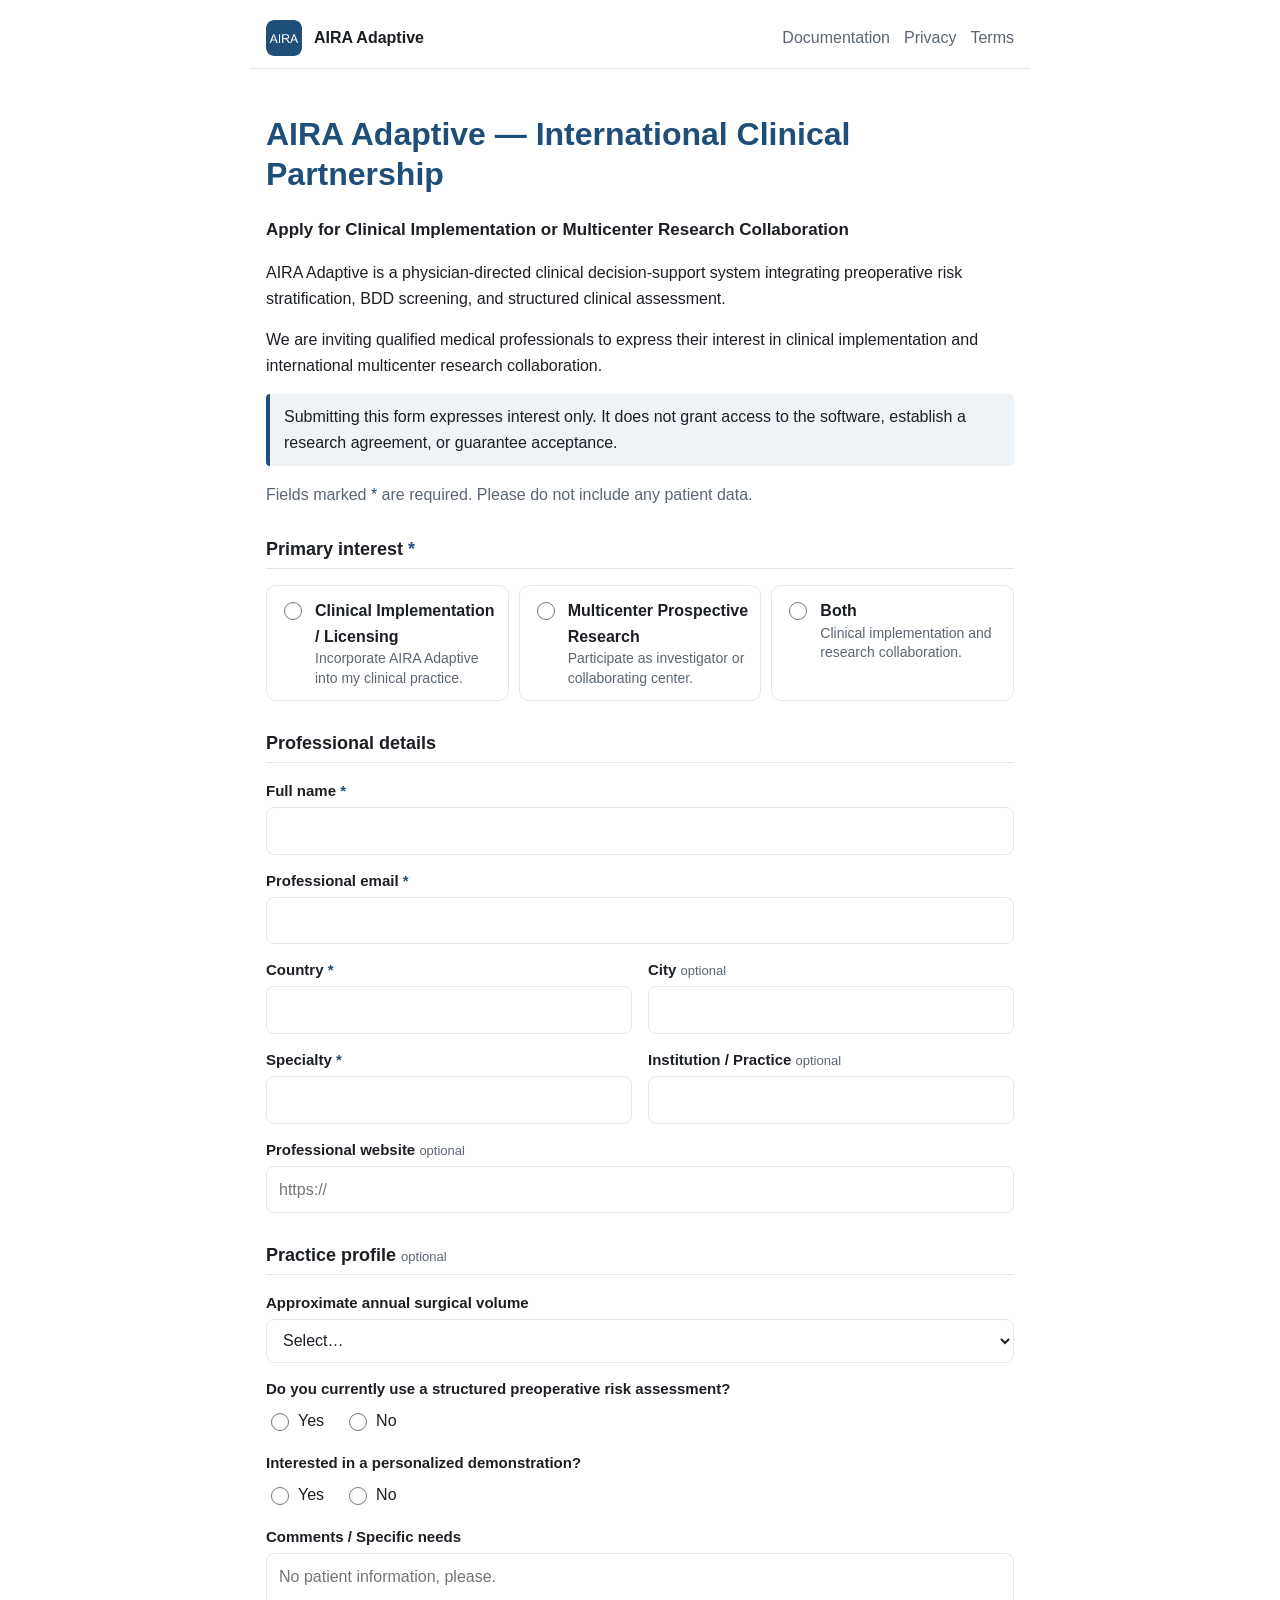
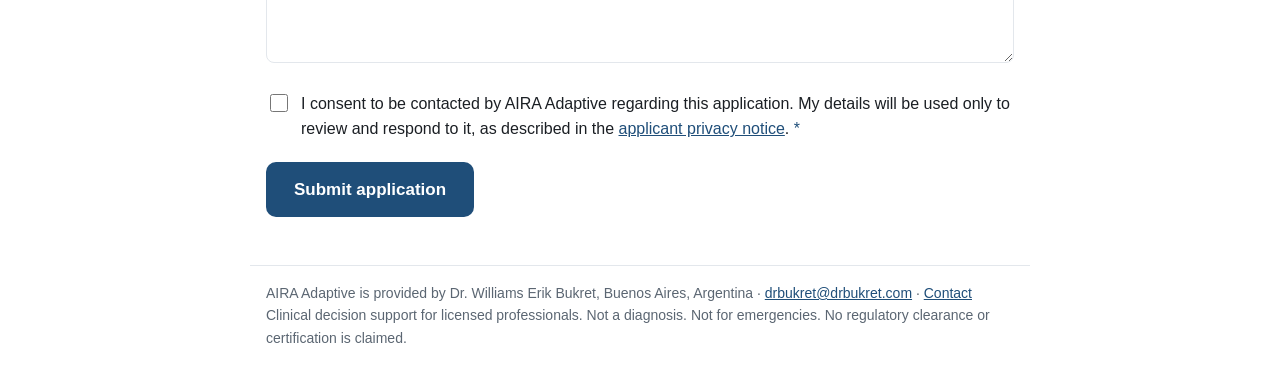
==== apply/index.html @ 447fb835 "Add /apply/: International Clinical Partnership application form and applicant privacy notice Co-Aut" ====
<!doctype html>
<html lang="en">
<head>
<meta charset="utf-8">
<meta name="viewport" content="width=device-width, initial-scale=1">
<title>Apply · AIRA Adaptive International Clinical Partnership</title>
<meta name="description" content="Apply for AIRA Adaptive clinical implementation or international multicenter research collaboration. For medical professionals.">
<link rel="icon" href="../assets/icon.png">
<link rel="stylesheet" href="../assets/site.css">
<style>
  .lede { font-size:17px; }
  form { margin-top:8px; }
  fieldset { border:0; padding:0; margin:28px 0 0; min-width:0; }
  legend { font-weight:700; font-size:18px; padding:0; margin-bottom:4px; width:100%; border-bottom:1px solid var(--line); padding-bottom:4px; }
  .grid { display:grid; grid-template-columns:1fr 1fr; gap:14px 16px; margin-top:12px; }
  .grid .full { grid-column:1 / -1; }
  @media (max-width:560px) { .grid { grid-template-columns:1fr; } }
  label.f { display:block; font-weight:600; font-size:15px; margin-bottom:4px; }
  .req { color:var(--accent); }
  .opt { color:var(--muted); font-weight:400; font-size:13px; }
  input[type=text], input[type=email], input[type=url], select, textarea {
    width:100%; font:inherit; font-size:16px; color:var(--fg); background:var(--bg);
    border:1px solid var(--line); border-radius:8px; padding:10px 12px; min-height:44px; }
  textarea { min-height:110px; resize:vertical; }
  input:focus, select:focus, textarea:focus { outline:2px solid var(--accent); outline-offset:1px; border-color:var(--accent); }
  [aria-invalid=true] { border-color:#c0392b !important; }
  .err { color:#c0392b; font-size:14px; margin-top:4px; display:none; }
  .show { display:block; }
  .cards { display:grid; grid-template-columns:repeat(3, 1fr); gap:10px; margin-top:12px; }
  @media (max-width:640px) { .cards { grid-template-columns:1fr; } }
  .card { display:flex; gap:10px; align-items:flex-start; border:1px solid var(--line); border-radius:10px; padding:12px; cursor:pointer; }
  .card:has(input:checked) { border-color:var(--accent); background:var(--note); }
  .card input { margin-top:4px; accent-color:var(--accent); width:18px; height:18px; flex:none; }
  .card strong { display:block; }
  .card span { color:var(--muted); font-size:14px; line-height:1.4; display:block; }
  .inline { display:flex; flex-wrap:wrap; gap:8px 20px; margin-top:4px; }
  .inline label { display:flex; gap:6px; align-items:center; min-height:32px; cursor:pointer; }
  .inline input, .consent input { accent-color:var(--accent); width:18px; height:18px; }
  .consent { display:flex; gap:10px; align-items:flex-start; margin-top:20px; cursor:pointer; }
  .consent input { margin-top:3px; flex:none; }
  button { font:inherit; font-weight:700; font-size:17px; color:#fff; background:#1F4E79; border:0; border-radius:10px; padding:14px 28px; min-height:50px; cursor:pointer; width:100%; margin-top:20px; }
  button:disabled { opacity:.6; cursor:progress; }
  button.secondary { background:transparent; color:var(--accent); border:1px solid var(--accent); font-weight:600; }
  @media (min-width:561px) { button { width:auto; } }
  .hp { position:absolute; left:-10000px; width:1px; height:1px; overflow:hidden; }
  .status { margin-top:16px; }
  .status.bad { border-left-color:#c0392b; }
  #done { display:none; }
  #done h2 { border:0; margin-top:8px; }
</style>
</head>
<body>
<header>
  <img src="../assets/icon.png" alt="">
  <a class="brand" href="../">AIRA Adaptive</a>
  <nav><a href="../docs/">Documentation</a><a href="privacy/">Privacy</a><a href="https://xdofwnncvhgdcsxlslci.supabase.co/functions/v1/aira-terms">Terms</a></nav>
</header>
<main>
<h1>AIRA Adaptive — International Clinical Partnership</h1>
<p class="lede"><strong>Apply for Clinical Implementation or Multicenter Research Collaboration</strong></p>
<p>AIRA Adaptive is a physician-directed clinical decision-support system integrating preoperative risk stratification, BDD screening, and structured clinical assessment.</p>
<p>We are inviting qualified medical professionals to express their interest in clinical implementation and international multicenter research collaboration.</p>
<p class="note">Submitting this form expresses interest only. It does not grant access to the software, establish a research agreement, or guarantee acceptance.</p>

<section id="done" class="note" role="status" tabindex="-1">
  <h2>Application received</h2>
  <p>Thank you, <strong id="done-name"></strong>. Your application has been received and will be reviewed personally by Dr. Bukret. We will contact you at <strong id="done-email"></strong>.</p>
  <button type="button" class="secondary" id="again">Submit another application</button>
</section>

<form id="apply" novalidate>
  <p class="muted">Fields marked <span class="req">*</span> are required. Please do not include any patient data.</p>

  <fieldset>
    <legend>Primary interest <span class="req">*</span></legend>
    <div class="cards" role="radiogroup" aria-describedby="err-interest">
      <label class="card"><input type="radio" name="interest" value="Clinical Implementation" required><div><strong>Clinical Implementation / Licensing</strong><span>Incorporate AIRA Adaptive into my clinical practice.</span></div></label>
      <label class="card"><input type="radio" name="interest" value="Multicenter Research"><div><strong>Multicenter Prospective Research</strong><span>Participate as investigator or collaborating center.</span></div></label>
      <label class="card"><input type="radio" name="interest" value="Both"><div><strong>Both</strong><span>Clinical implementation and research collaboration.</span></div></label>
    </div>
    <div class="err" id="err-interest">Please select your primary interest.</div>
  </fieldset>

  <fieldset>
    <legend>Professional details</legend>
    <div class="grid">
      <div class="full"><label class="f" for="full_name">Full name <span class="req">*</span></label>
        <input type="text" id="full_name" name="full_name" autocomplete="name" maxlength="120" required>
        <div class="err" id="err-full_name">Please enter your full name.</div></div>
      <div class="full"><label class="f" for="email">Professional email <span class="req">*</span></label>
        <input type="email" id="email" name="email" autocomplete="email" inputmode="email" maxlength="200" required>
        <div class="err" id="err-email">Please enter a valid email address.</div></div>
      <div><label class="f" for="country">Country <span class="req">*</span></label>
        <input type="text" id="country" name="country" autocomplete="country-name" list="countries" maxlength="80" required>
        <div class="err" id="err-country">Please enter your country.</div></div>
      <div><label class="f" for="city">City <span class="opt">optional</span></label>
        <input type="text" id="city" name="city" autocomplete="address-level2" maxlength="120"></div>
      <div><label class="f" for="specialty">Specialty <span class="req">*</span></label>
        <input type="text" id="specialty" name="specialty" list="specialties" maxlength="120" required>
        <div class="err" id="err-specialty">Please enter your specialty.</div></div>
      <div><label class="f" for="institution">Institution / Practice <span class="opt">optional</span></label>
        <input type="text" id="institution" name="institution" autocomplete="organization" maxlength="200"></div>
      <div class="full"><label class="f" for="website">Professional website <span class="opt">optional</span></label>
        <input type="url" id="website" name="website" inputmode="url" placeholder="https://" maxlength="300">
        <div class="err" id="err-website">Please enter a valid website address, or leave it blank.</div></div>
    </div>
  </fieldset>

  <fieldset>
    <legend>Practice profile <span class="opt">optional</span></legend>
    <div class="grid">
      <div class="full"><label class="f" for="surgical_volume">Approximate annual surgical volume</label>
        <select id="surgical_volume" name="surgical_volume">
          <option value="">Select…</option><option>Under 50</option><option>50–150</option><option>151–300</option><option>Over 300</option>
        </select></div>
      <div class="full"><span class="f" style="display:block;font-weight:600;font-size:15px">Do you currently use a structured preoperative risk assessment?</span>
        <div class="inline"><label><input type="radio" name="structured_risk_assessment" value="Yes"> Yes</label><label><input type="radio" name="structured_risk_assessment" value="No"> No</label></div></div>
      <div class="full"><span class="f" style="display:block;font-weight:600;font-size:15px">Interested in a personalized demonstration?</span>
        <div class="inline"><label><input type="radio" name="wants_demo" value="Yes"> Yes</label><label><input type="radio" name="wants_demo" value="No"> No</label></div></div>
      <div class="full"><label class="f" for="comments">Comments / Specific needs</label>
        <textarea id="comments" name="comments" maxlength="3000" placeholder="No patient information, please."></textarea></div>
    </div>
  </fieldset>

  <div class="hp" aria-hidden="true"><label for="fax">Fax</label><input type="text" id="fax" name="fax" tabindex="-1" autocomplete="off"></div>

  <label class="consent"><input type="checkbox" id="consent_contact" name="consent_contact" required>
    <span>I consent to be contacted by AIRA Adaptive regarding this application. My details will be used only to review and respond to it, as described in the <a href="privacy/">applicant privacy notice</a>. <span class="req">*</span></span></label>
  <div class="err" id="err-consent_contact">Consent is required to process your application.</div>

  <button type="submit" id="submit">Submit application</button>
  <p class="note status bad" id="status" role="alert" hidden></p>
</form>

<datalist id="specialties">
  <option>Plastic Surgery</option><option>Aesthetic / Cosmetic Surgery</option><option>Reconstructive Surgery</option>
  <option>Anesthesiology</option><option>Dermatologic Surgery</option><option>Facial Plastic Surgery</option>
  <option>Oculoplastic Surgery</option><option>General Surgery</option><option>Psychiatry / Psychology</option>
</datalist>
<datalist id="countries"></datalist>
</main>
<footer>
  AIRA Adaptive is provided by Dr. Williams Erik Bukret, Buenos Aires, Argentina · <a href="mailto:drbukret@drbukret.com">drbukret@drbukret.com</a> · <a href="https://drbukret.com/contact/">Contact</a><br>
  Clinical decision support for licensed professionals. Not a diagnosis. Not for emergencies. No regulatory clearance or certification is claimed.
</footer>
<script>
(function () {
  var ENDPOINT = "https://ituydcvoyftohheptync.supabase.co/functions/v1/aira-apply";
  var form = document.getElementById("apply"), btn = document.getElementById("submit"),
      statusEl = document.getElementById("status"), done = document.getElementById("done");
  var EMAIL_RE = /^[^\s@<>()",;:]+@[^\s@<>()",;:]+\.[A-Za-z]{2,}$/;
  var sid, started, sending = false;

  function uuid() {
    if (window.crypto && crypto.randomUUID) return crypto.randomUUID();
    var b = new Uint8Array(16); crypto.getRandomValues(b); b[6] = b[6] & 15 | 64; b[8] = b[8] & 63 | 128;
    var h = Array.prototype.map.call(b, function (x) { return (x + 256).toString(16).slice(1); }).join("");
    return h.slice(0, 8) + "-" + h.slice(8, 12) + "-" + h.slice(12, 16) + "-" + h.slice(16, 20) + "-" + h.slice(20);
  }
  function fresh() { sid = uuid(); started = Date.now(); }
  fresh();

  // Country suggestions from the browser's own locale data (no external request).
  try {
    var dn = new Intl.DisplayNames(["en"], { type: "region" }), names = [], A = "ABCDEFGHIJKLMNOPQRSTUVWXYZ";
    for (var i = 0; i < 26; i++) for (var j = 0; j < 26; j++) {
      var c = A[i] + A[j], n = dn.of(c);
      if (n && n !== c && !/Unknown|Outlying|Pseudo|European Union|Eurozone|United Nations|world/i.test(n)) names.push(n);
    }
    names.sort().filter(function (n, k, a) { return a.indexOf(n) === k; }).forEach(function (n) {
      var o = document.createElement("option"); o.value = n; document.getElementById("countries").appendChild(o);
    });
  } catch (e) {}

  function val(name) {
    var el = form.elements[name];
    if (!el) return "";
    if (el.type === "checkbox") return el.checked;
    return (el.value || "").trim();
  }
  function setErr(name, bad) {
    var e = document.getElementById("err-" + name), el = document.getElementById(name);
    if (e) e.classList.toggle("show", bad);
    if (el) el.setAttribute("aria-invalid", bad ? "true" : "false");
    return bad;
  }
  function validate() {
    var first = null, checks = [
      ["interest", !val("interest")],
      ["full_name", val("full_name").length < 2],
      ["email", !EMAIL_RE.test(val("email"))],
      ["country", !val("country")],
      ["specialty", !val("specialty")],
      ["website", !!val("website") && !/^(https?:\/\/)?[^\s<>"]+\.[^\s<>"]+$/i.test(val("website"))],
      ["consent_contact", !val("consent_contact")]
    ];
    checks.forEach(function (c) { if (setErr(c[0], c[1]) && !first) first = c[0]; });
    if (first) {
      var el = first === "interest" ? form.querySelector("input[name=interest]") : document.getElementById(first);
      el.focus(); el.scrollIntoView({ block: "center", behavior: "smooth" });
    }
    return !first;
  }
  function showStatus(msg) { statusEl.textContent = msg; statusEl.hidden = !msg; }

  form.addEventListener("input", function (e) {
    var n = e.target.name; if (n && document.getElementById("err-" + n) && document.getElementById("err-" + n).classList.contains("show")) validate();
  });

  form.addEventListener("submit", function (e) {
    e.preventDefault();
    if (sending) return;
    showStatus("");
    if (!validate()) return;
    sending = true; btn.disabled = true; btn.textContent = "Submitting…";
    var body = {
      submission_id: sid, elapsed_ms: Date.now() - started, fax: val("fax"),
      full_name: val("full_name"), email: val("email"), country: val("country"), specialty: val("specialty"),
      interest: val("interest"), institution: val("institution"), city: val("city"), website: val("website"),
      surgical_volume: val("surgical_volume"), structured_risk_assessment: val("structured_risk_assessment"),
      wants_demo: val("wants_demo"), comments: val("comments"), consent_contact: val("consent_contact") === true
    };
    var ctrl = window.AbortController ? new AbortController() : null, timer = ctrl && setTimeout(function () { ctrl.abort(); }, 25000);
    fetch(ENDPOINT, { method: "POST", headers: { "Content-Type": "application/json" }, body: JSON.stringify(body), signal: ctrl && ctrl.signal })
      .then(function (r) { return r.json().catch(function () { return {}; }).then(function (j) { return { status: r.status, j: j }; }); })
      .then(function (res) {
        if (res.status === 200 && res.j.ok === true) {
          document.getElementById("done-name").textContent = body.full_name;
          document.getElementById("done-email").textContent = body.email;
          form.style.display = "none"; done.style.display = "block"; done.focus(); done.scrollIntoView({ block: "start" });
          return;
        }
        var m = {
          429: "Too many applications were sent from this network in the last hour. Please try again later or write to drbukret@drbukret.com.",
          422: "Some fields are not valid. Please review the form and try again.",
          502: "Your application could not be delivered right now. Please try again in a few minutes. Your data has not been lost."
        };
        showStatus(m[res.status] || "Your application could not be sent. Please try again. If the problem persists, write to drbukret@drbukret.com.");
      })
      .catch(function () { showStatus("Network error: your application was not sent. Please check your connection and press Submit again."); })
      .then(function () { if (timer) clearTimeout(timer); sending = false; btn.disabled = false; btn.textContent = "Submit application"; });
  });

  document.getElementById("again").addEventListener("click", function () {
    form.reset(); fresh(); showStatus("");
    done.style.display = "none"; form.style.display = "block"; window.scrollTo(0, 0);
    document.getElementById("full_name").focus();
  });
})();
</script>
</body>
</html>
---- assets/site.css ----
:root { --bg:#ffffff; --fg:#1b1f24; --muted:#5b6672; --accent:#1F4E79; --line:#e3e7ec; --note:#eef3f8; }
@media (prefers-color-scheme: dark) { :root:not([data-theme="light"]) { --bg:#111418; --fg:#e8ecf0; --muted:#9aa6b2; --accent:#8FB8E8; --line:#2a3038; --note:#18212b; } }
:root[data-theme="dark"] { --bg:#111418; --fg:#e8ecf0; --muted:#9aa6b2; --accent:#8FB8E8; --line:#2a3038; --note:#18212b; }
* { box-sizing:border-box; }
body { margin:0; background:var(--bg); color:var(--fg); font:16px/1.6 -apple-system, BlinkMacSystemFont, "Segoe UI", Roboto, sans-serif; }
header, main, footer { max-width:780px; margin:0 auto; padding:0 16px; }
header { display:flex; align-items:center; gap:12px; padding-top:20px; padding-bottom:12px; border-bottom:1px solid var(--line); flex-wrap:wrap; }
header img { width:36px; height:36px; border-radius:8px; }
header .brand { font-weight:700; color:var(--fg); text-decoration:none; margin-right:auto; }
header nav { display:flex; flex-wrap:wrap; gap:4px 14px; min-width:0; }
header nav a { color:var(--muted); text-decoration:none; }
@media (max-width:520px) { header nav { width:100%; } }
html, body { overflow-x:hidden; } main, header, footer { min-width:0; } pre, code { white-space:normal; }
header nav a:hover, a { color:var(--accent); }
main { padding-top:24px; padding-bottom:48px; }
h1 { color:var(--accent); line-height:1.25; } h2 { margin-top:36px; border-bottom:1px solid var(--line); padding-bottom:4px; }
.muted { color:var(--muted); } code { font-size:.92em; overflow-wrap:anywhere; }
.table { overflow-x:auto; } table { border-collapse:collapse; width:100%; }
td, th { border:1px solid var(--line); padding:6px 8px; text-align:left; vertical-align:top; }
.note { border-left:4px solid var(--accent); padding:10px 14px; background:var(--note); border-radius:4px; }
.legal { white-space:pre-wrap; font:15px/1.6 inherit; }
footer { border-top:1px solid var(--line); padding-top:16px; padding-bottom:32px; color:var(--muted); font-size:14px; }
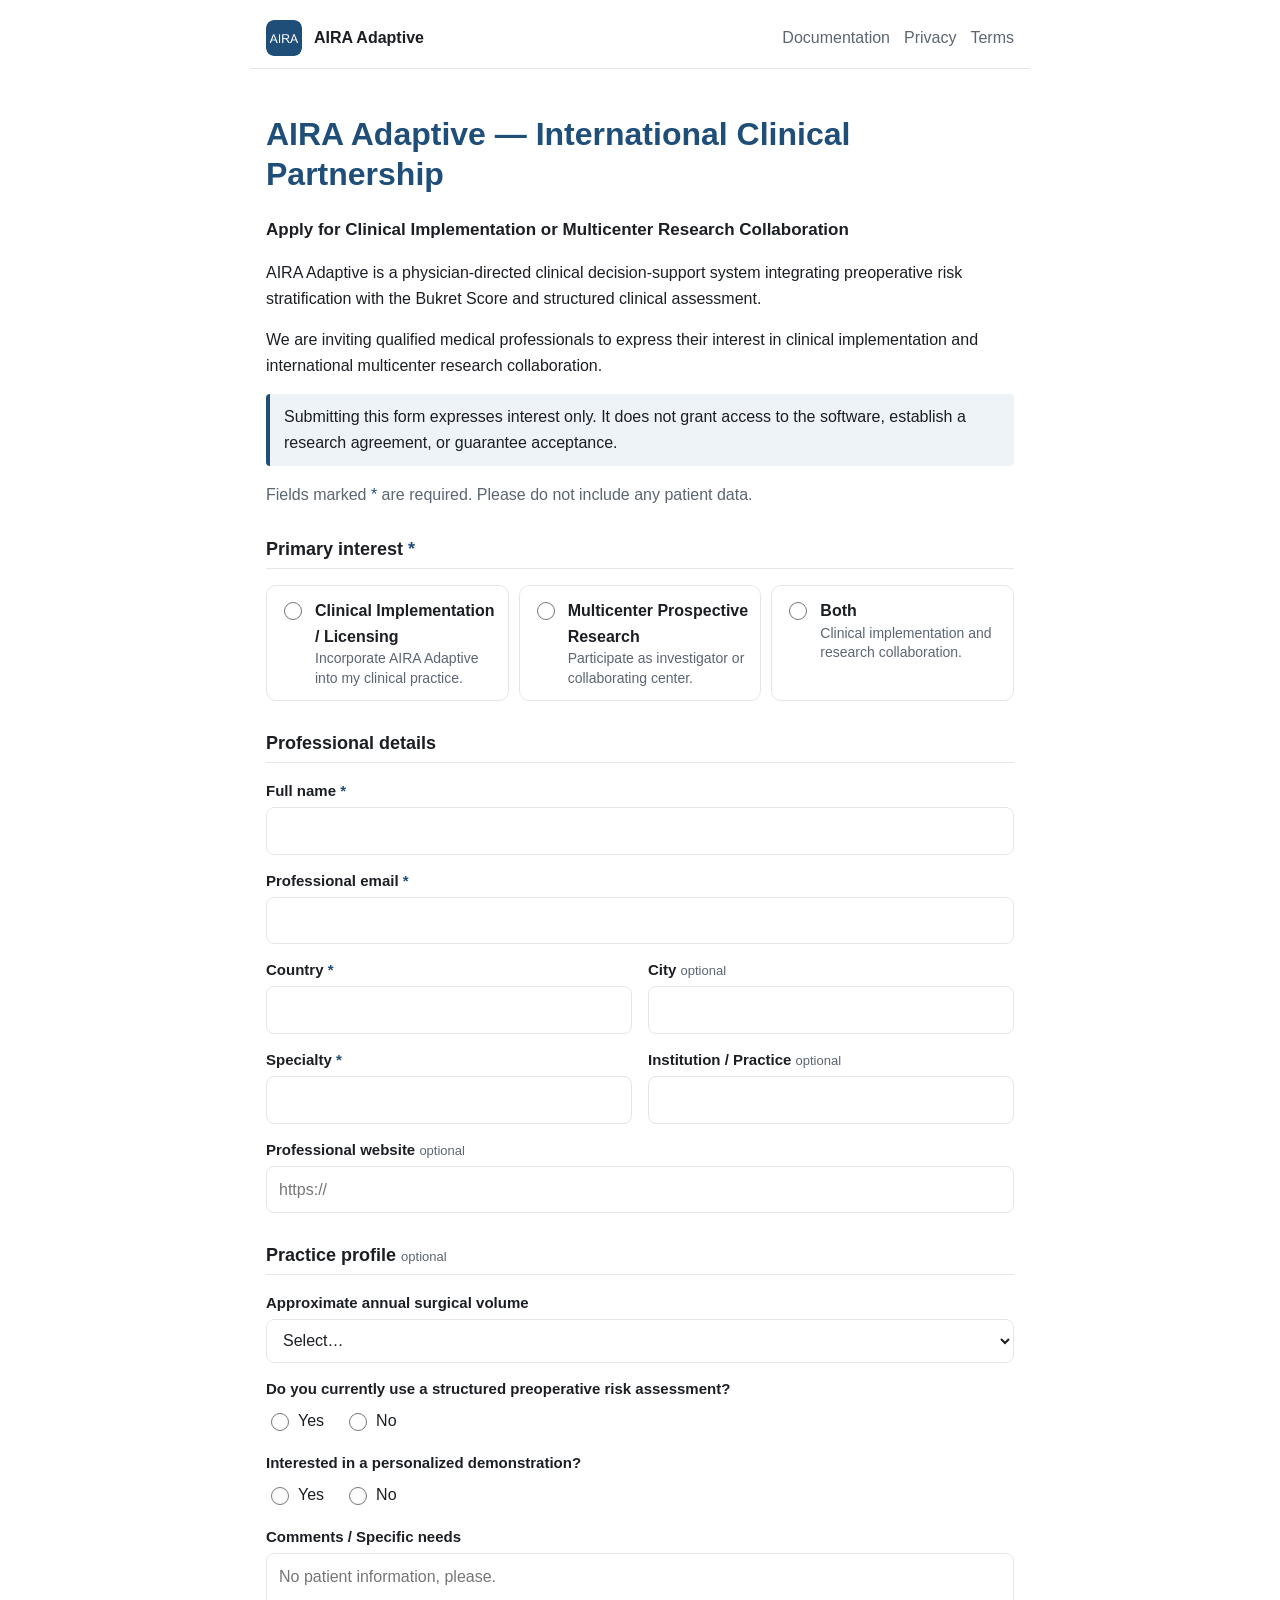
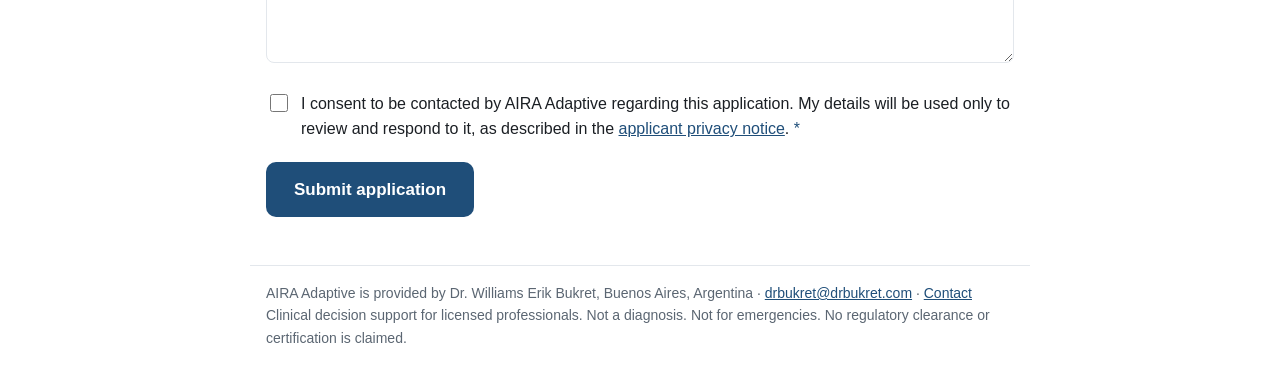
==== commit 8e3eed7d: "Apply page: describe only features available today (BDD screening not yet in the product) Co-Authore" ====
--- a/apply/index.html
+++ b/apply/index.html
@@ -53,12 +53,12 @@
 <header>
   <img src="../assets/icon.png" alt="">
   <a class="brand" href="../">AIRA Adaptive</a>
-  <nav><a href="../docs/">Documentation</a><a href="privacy/">Privacy</a><a href="https://xdofwnncvhgdcsxlslci.supabase.co/functions/v1/aira-terms">Terms</a></nav>
+  <nav><a href="../docs/">Documentation</a><a href="privacy/">Privacy</a><a href="../terms/">Terms</a></nav>
 </header>
 <main>
 <h1>AIRA Adaptive — International Clinical Partnership</h1>
 <p class="lede"><strong>Apply for Clinical Implementation or Multicenter Research Collaboration</strong></p>
-<p>AIRA Adaptive is a physician-directed clinical decision-support system integrating preoperative risk stratification, BDD screening, and structured clinical assessment.</p>
+<p>AIRA Adaptive is a physician-directed clinical decision-support system integrating preoperative risk stratification with the Bukret Score and structured clinical assessment.</p>
 <p>We are inviting qualified medical professionals to express their interest in clinical implementation and international multicenter research collaboration.</p>
 <p class="note">Submitting this form expresses interest only. It does not grant access to the software, establish a research agreement, or guarantee acceptance.</p>
 
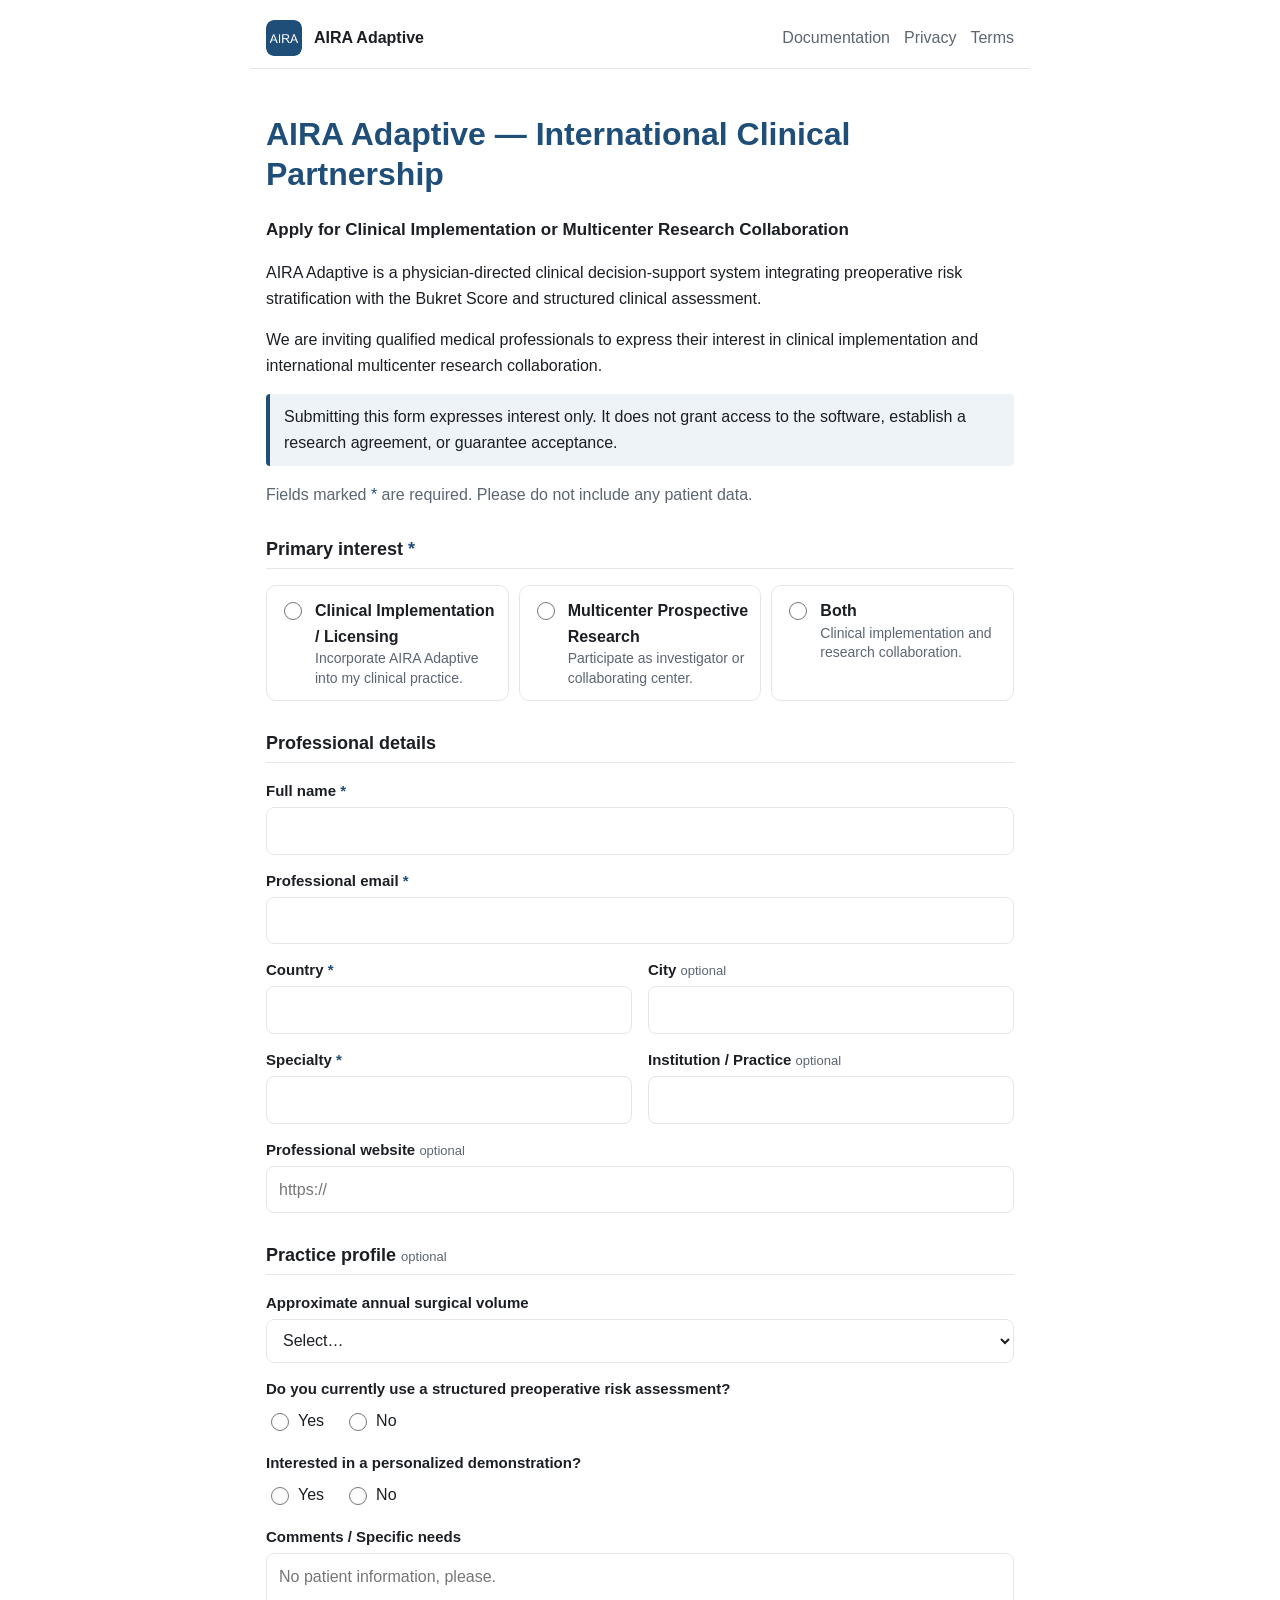
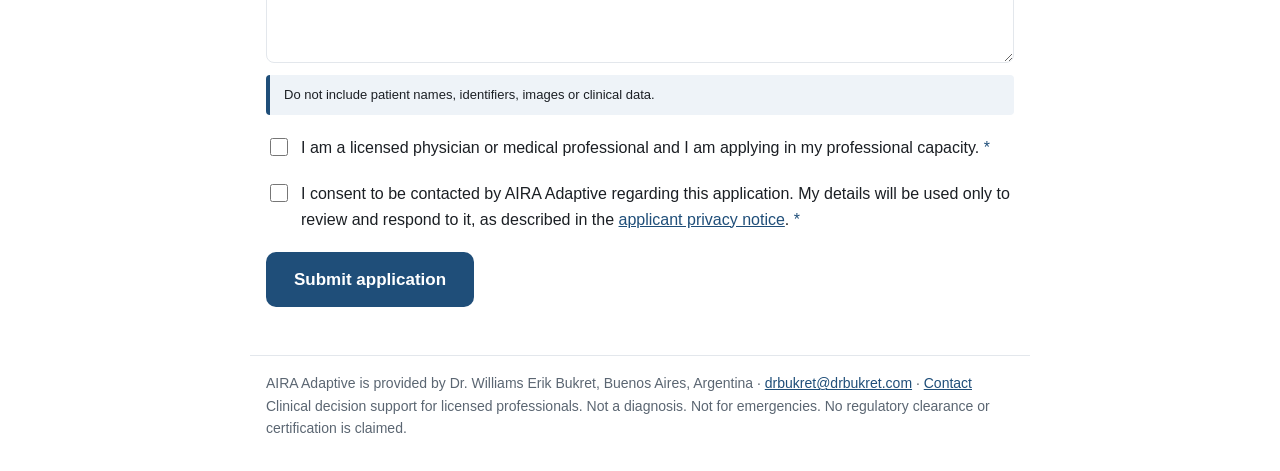
==== commit 06cdf51a: "Apply: store applications in AIRA Adaptive (access_requests) before notifying; professional confirma" ====
--- a/apply/index.html
+++ b/apply/index.html
@@ -118,11 +118,16 @@
       <div class="full"><span class="f" style="display:block;font-weight:600;font-size:15px">Interested in a personalized demonstration?</span>
         <div class="inline"><label><input type="radio" name="wants_demo" value="Yes"> Yes</label><label><input type="radio" name="wants_demo" value="No"> No</label></div></div>
       <div class="full"><label class="f" for="comments">Comments / Specific needs</label>
-        <textarea id="comments" name="comments" maxlength="3000" placeholder="No patient information, please."></textarea></div>
+        <textarea id="comments" name="comments" maxlength="3000" placeholder="No patient information, please." aria-describedby="comments-help"></textarea>
+        <p class="note" id="comments-help" style="margin:4px 0 0;font-size:13px">Do not include patient names, identifiers, images or clinical data.</p></div>
     </div>
   </fieldset>
 
   <div class="hp" aria-hidden="true"><label for="fax">Fax</label><input type="text" id="fax" name="fax" tabindex="-1" autocomplete="off"></div>
+
+  <label class="consent"><input type="checkbox" id="professional_confirmed" name="professional_confirmed" required>
+    <span>I am a licensed physician or medical professional and I am applying in my professional capacity. <span class="req">*</span></span></label>
+  <div class="err" id="err-professional_confirmed">This form is for licensed medical professionals only.</div>
 
   <label class="consent"><input type="checkbox" id="consent_contact" name="consent_contact" required>
     <span>I consent to be contacted by AIRA Adaptive regarding this application. My details will be used only to review and respond to it, as described in the <a href="privacy/">applicant privacy notice</a>. <span class="req">*</span></span></label>
@@ -130,6 +135,7 @@
 
   <button type="submit" id="submit">Submit application</button>
   <p class="note status bad" id="status" role="alert" hidden></p>
+  <p class="note" id="fallback" hidden>If it keeps failing, <a id="fallback-mail" href="mailto:drbukret@drbukret.com">send your application by email instead</a> (your answers are copied into the message).</p>
 </form>
 
 <datalist id="specialties">
@@ -145,7 +151,7 @@
 </footer>
 <script>
 (function () {
-  var ENDPOINT = "https://ituydcvoyftohheptync.supabase.co/functions/v1/aira-apply";
+  var ENDPOINT = "https://xdofwnncvhgdcsxlslci.supabase.co/functions/v1/aira-access-request";
   var form = document.getElementById("apply"), btn = document.getElementById("submit"),
       statusEl = document.getElementById("status"), done = document.getElementById("done");
   var EMAIL_RE = /^[^\s@<>()",;:]+@[^\s@<>()",;:]+\.[A-Za-z]{2,}$/;
@@ -161,11 +167,12 @@
   fresh();
 
   // Country suggestions from the browser's own locale data (no external request).
+  var codeByName = {};
   try {
     var dn = new Intl.DisplayNames(["en"], { type: "region" }), names = [], A = "ABCDEFGHIJKLMNOPQRSTUVWXYZ";
     for (var i = 0; i < 26; i++) for (var j = 0; j < 26; j++) {
       var c = A[i] + A[j], n = dn.of(c);
-      if (n && n !== c && !/Unknown|Outlying|Pseudo|European Union|Eurozone|United Nations|world/i.test(n)) names.push(n);
+      if (n && n !== c && !/Unknown|Outlying|Pseudo|European Union|Eurozone|United Nations|world/i.test(n)) { names.push(n); codeByName[n.toLowerCase()] = c; }
     }
     names.sort().filter(function (n, k, a) { return a.indexOf(n) === k; }).forEach(function (n) {
       var o = document.createElement("option"); o.value = n; document.getElementById("countries").appendChild(o);
@@ -192,6 +199,7 @@
       ["country", !val("country")],
       ["specialty", !val("specialty")],
       ["website", !!val("website") && !/^(https?:\/\/)?[^\s<>"]+\.[^\s<>"]+$/i.test(val("website"))],
+      ["professional_confirmed", !val("professional_confirmed")],
       ["consent_contact", !val("consent_contact")]
     ];
     checks.forEach(function (c) { if (setErr(c[0], c[1]) && !first) first = c[0]; });
@@ -202,6 +210,17 @@
     return !first;
   }
   function showStatus(msg) { statusEl.textContent = msg; statusEl.hidden = !msg; }
+  // Last resort so an application is never lost: the same answers, ready to send by email.
+  function showFallback(b) {
+    var lines = ["Reference: " + b.submission_id, "Name: " + b.full_name, "Email: " + b.email, "Country: " + b.country,
+      "City: " + b.city, "Institution / Practice: " + b.institution, "Specialty: " + b.specialty, "Website: " + b.website,
+      "Primary interest: " + b.interest, "Annual surgical volume: " + b.surgical_volume,
+      "Uses structured risk assessment: " + b.structured_risk_assessment, "Wants a demonstration: " + b.wants_demo,
+      "Licensed professional: Yes", "Consent to be contacted: Yes", "Comments: " + b.comments];
+    document.getElementById("fallback-mail").href = "mailto:drbukret@drbukret.com?subject=" +
+      encodeURIComponent("AIRA Adaptive professional application — " + b.full_name) + "&body=" + encodeURIComponent(lines.join("\n").slice(0, 1500));
+    document.getElementById("fallback").hidden = false;
+  }
 
   form.addEventListener("input", function (e) {
     var n = e.target.name; if (n && document.getElementById("err-" + n) && document.getElementById("err-" + n).classList.contains("show")) validate();
@@ -215,10 +234,12 @@
     sending = true; btn.disabled = true; btn.textContent = "Submitting…";
     var body = {
       submission_id: sid, elapsed_ms: Date.now() - started, fax: val("fax"),
-      full_name: val("full_name"), email: val("email"), country: val("country"), specialty: val("specialty"),
+      full_name: val("full_name"), email: val("email"), country: val("country"),
+      country_code: codeByName[val("country").toLowerCase()] || "", specialty: val("specialty"),
       interest: val("interest"), institution: val("institution"), city: val("city"), website: val("website"),
       surgical_volume: val("surgical_volume"), structured_risk_assessment: val("structured_risk_assessment"),
-      wants_demo: val("wants_demo"), comments: val("comments"), consent_contact: val("consent_contact") === true
+      wants_demo: val("wants_demo"), comments: val("comments"),
+      professional_confirmed: val("professional_confirmed") === true, consent_contact: val("consent_contact") === true
     };
     var ctrl = window.AbortController ? new AbortController() : null, timer = ctrl && setTimeout(function () { ctrl.abort(); }, 25000);
     fetch(ENDPOINT, { method: "POST", headers: { "Content-Type": "application/json" }, body: JSON.stringify(body), signal: ctrl && ctrl.signal })
@@ -230,19 +251,23 @@
           form.style.display = "none"; done.style.display = "block"; done.focus(); done.scrollIntoView({ block: "start" });
           return;
         }
+        // Not received: the answers stay in the form and the same reference is reused, so pressing Submit again never creates a duplicate.
         var m = {
-          429: "Too many applications were sent from this network in the last hour. Please try again later or write to drbukret@drbukret.com.",
-          422: "Some fields are not valid. Please review the form and try again.",
-          502: "Your application could not be delivered right now. Please try again in a few minutes. Your data has not been lost."
+          429: "Too many applications were sent from this network in the last hour. Please try again later or send it by email below.",
+          422: "Some fields are not valid. Please review the form and try again."
         };
-        showStatus(m[res.status] || "Your application could not be sent. Please try again. If the problem persists, write to drbukret@drbukret.com.");
+        showStatus(m[res.status] || "Your application was not received. Your answers are still here: please press Submit again in a moment.");
+        if (res.status !== 422) showFallback(body);
       })
-      .catch(function () { showStatus("Network error: your application was not sent. Please check your connection and press Submit again."); })
+      .catch(function () {
+        showStatus("Network error: we could not confirm your application. Your answers are still here: please check your connection and press Submit again.");
+        showFallback(body);
+      })
       .then(function () { if (timer) clearTimeout(timer); sending = false; btn.disabled = false; btn.textContent = "Submit application"; });
   });
 
   document.getElementById("again").addEventListener("click", function () {
-    form.reset(); fresh(); showStatus("");
+    form.reset(); fresh(); showStatus(""); document.getElementById("fallback").hidden = true;
     done.style.display = "none"; form.style.display = "block"; window.scrollTo(0, 0);
     document.getElementById("full_name").focus();
   });
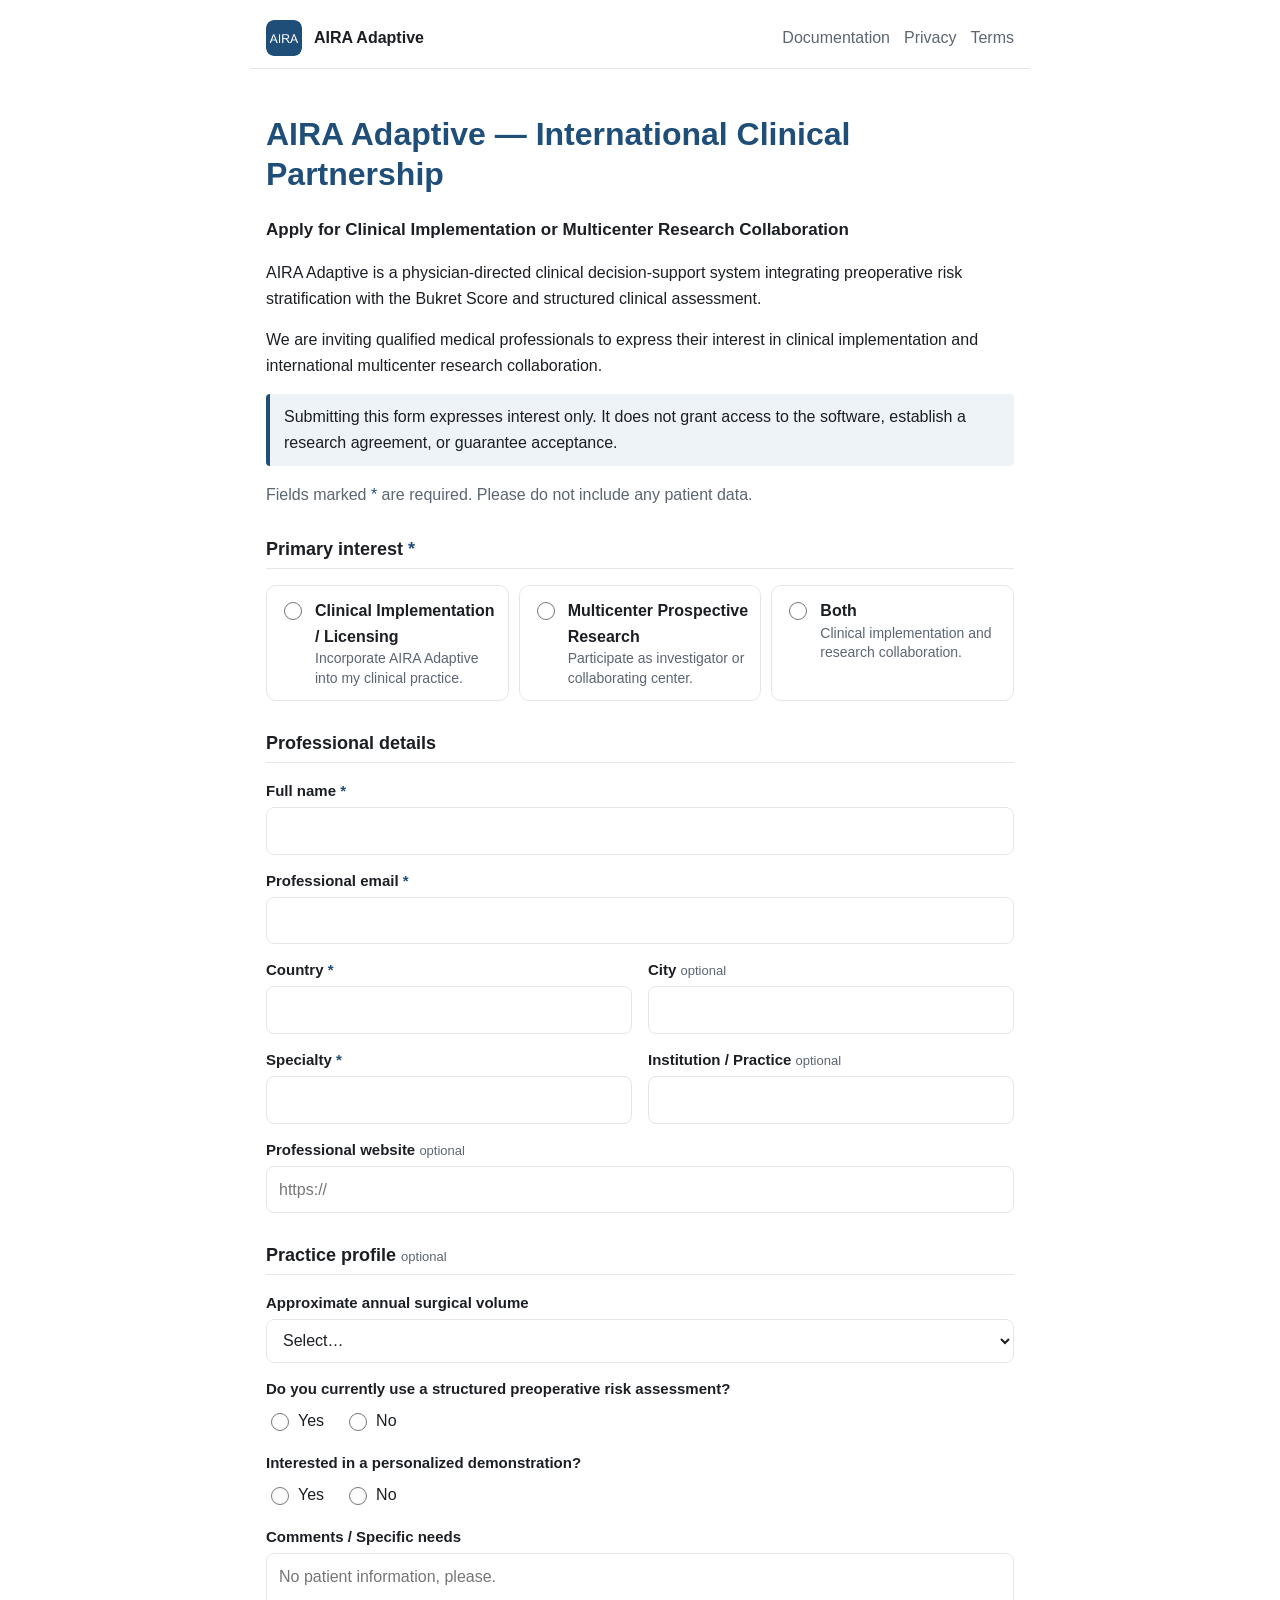
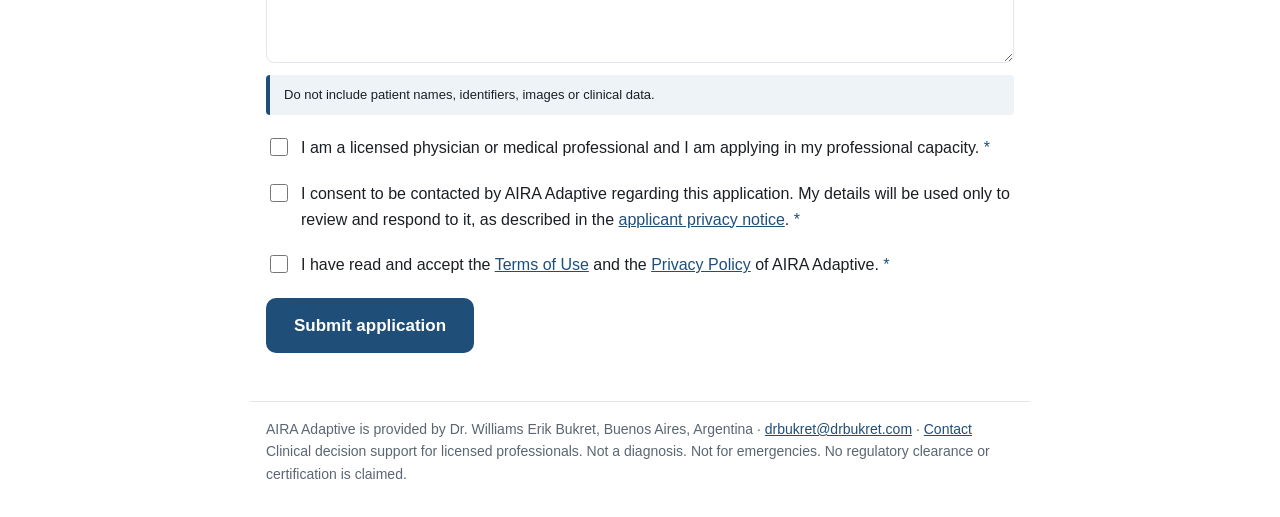
==== commit 5f258df9: "Apply: record acceptance of Terms of Use and Privacy Policy Co-Authored-By: Claude Opus 5.5 <noreply" ====
--- a/apply/index.html
+++ b/apply/index.html
@@ -133,6 +133,10 @@
     <span>I consent to be contacted by AIRA Adaptive regarding this application. My details will be used only to review and respond to it, as described in the <a href="privacy/">applicant privacy notice</a>. <span class="req">*</span></span></label>
   <div class="err" id="err-consent_contact">Consent is required to process your application.</div>
 
+  <label class="consent"><input type="checkbox" id="terms_accepted" name="terms_accepted" required>
+    <span>I have read and accept the <a href="/terms/" target="_blank" rel="noopener">Terms of Use</a> and the <a href="/privacy/" target="_blank" rel="noopener">Privacy Policy</a> of AIRA Adaptive. <span class="req">*</span></span></label>
+  <div class="err" id="err-terms_accepted">You must accept the Terms of Use and Privacy Policy.</div>
+
   <button type="submit" id="submit">Submit application</button>
   <p class="note status bad" id="status" role="alert" hidden></p>
   <p class="note" id="fallback" hidden>If it keeps failing, <a id="fallback-mail" href="mailto:drbukret@drbukret.com">send your application by email instead</a> (your answers are copied into the message).</p>
@@ -200,7 +204,8 @@
       ["specialty", !val("specialty")],
       ["website", !!val("website") && !/^(https?:\/\/)?[^\s<>"]+\.[^\s<>"]+$/i.test(val("website"))],
       ["professional_confirmed", !val("professional_confirmed")],
-      ["consent_contact", !val("consent_contact")]
+      ["consent_contact", !val("consent_contact")],
+      ["terms_accepted", !val("terms_accepted")]
     ];
     checks.forEach(function (c) { if (setErr(c[0], c[1]) && !first) first = c[0]; });
     if (first) {
@@ -216,7 +221,7 @@
       "City: " + b.city, "Institution / Practice: " + b.institution, "Specialty: " + b.specialty, "Website: " + b.website,
       "Primary interest: " + b.interest, "Annual surgical volume: " + b.surgical_volume,
       "Uses structured risk assessment: " + b.structured_risk_assessment, "Wants a demonstration: " + b.wants_demo,
-      "Licensed professional: Yes", "Consent to be contacted: Yes", "Comments: " + b.comments];
+      "Licensed professional: Yes", "Consent to be contacted: Yes", "Accepted Terms of Use and Privacy Policy: Yes", "Comments: " + b.comments];
     document.getElementById("fallback-mail").href = "mailto:drbukret@drbukret.com?subject=" +
       encodeURIComponent("AIRA Adaptive professional application — " + b.full_name) + "&body=" + encodeURIComponent(lines.join("\n").slice(0, 1500));
     document.getElementById("fallback").hidden = false;
@@ -239,7 +244,8 @@
       interest: val("interest"), institution: val("institution"), city: val("city"), website: val("website"),
       surgical_volume: val("surgical_volume"), structured_risk_assessment: val("structured_risk_assessment"),
       wants_demo: val("wants_demo"), comments: val("comments"),
-      professional_confirmed: val("professional_confirmed") === true, consent_contact: val("consent_contact") === true
+      professional_confirmed: val("professional_confirmed") === true, consent_contact: val("consent_contact") === true,
+      terms_accepted: val("terms_accepted") === true
     };
     var ctrl = window.AbortController ? new AbortController() : null, timer = ctrl && setTimeout(function () { ctrl.abort(); }, 25000);
     fetch(ENDPOINT, { method: "POST", headers: { "Content-Type": "application/json" }, body: JSON.stringify(body), signal: ctrl && ctrl.signal })
